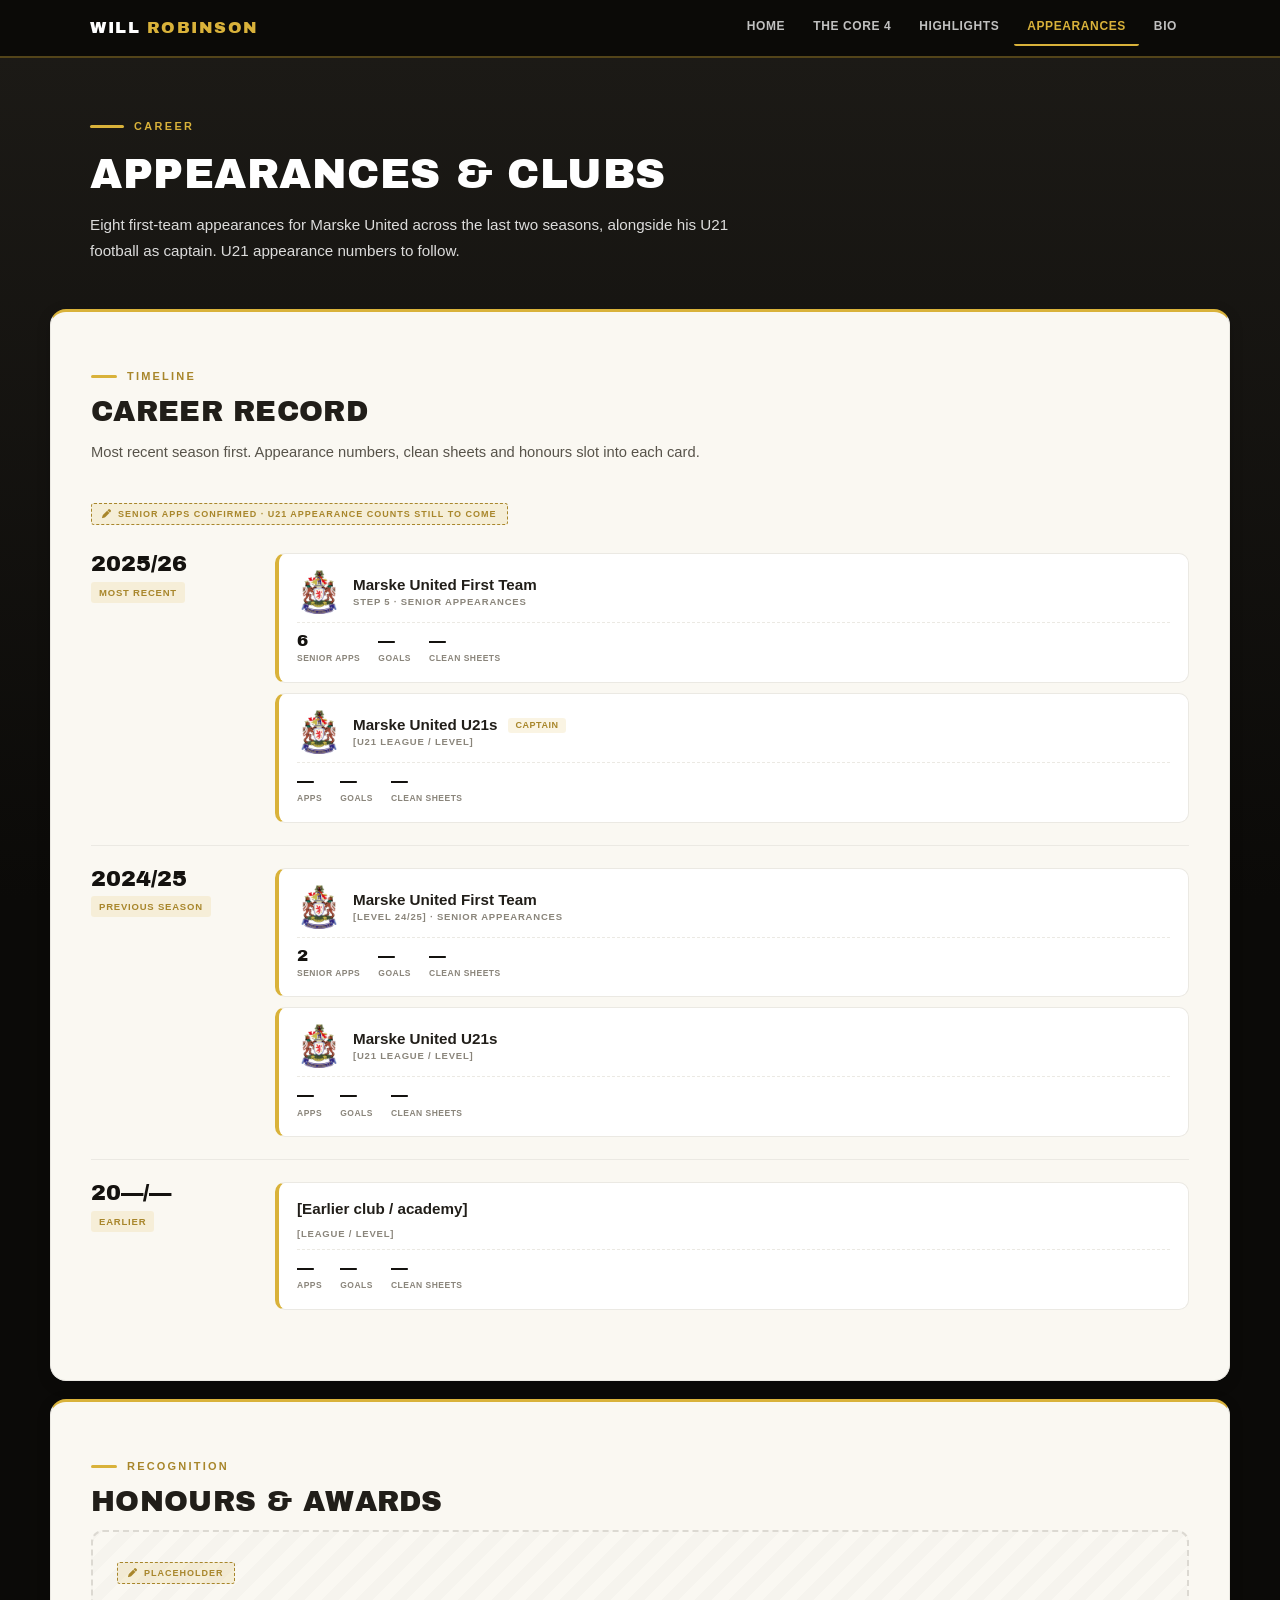
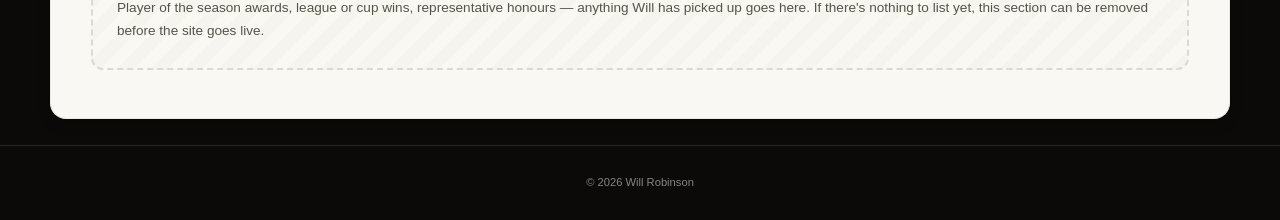
==== appearances.html @ 70f9f9ce "Will Robinson site — pages, styles and images" ====
<!DOCTYPE html>
<html lang="en">
<head>
  <meta charset="UTF-8">
  <meta name="viewport" content="width=device-width, initial-scale=1.0">
  <title>Appearances — Will Robinson | Career Timeline</title>
  <link rel="preconnect" href="https://fonts.googleapis.com">
  <link rel="preconnect" href="https://fonts.gstatic.com" crossorigin>
  <link href="https://fonts.googleapis.com/css2?family=Archivo+Black&display=swap" rel="stylesheet">
  <link rel="stylesheet" href="https://cdnjs.cloudflare.com/ajax/libs/font-awesome/6.5.1/css/all.min.css">
  <link rel="stylesheet" href="styles.css">
</head>
<body>

<!-- NAV -->
<nav class="nav">
  <div class="wrap">
    <a href="index.html" class="nav-brand">Will <em>Robinson</em></a>
    <button class="nav-ham" id="navHam"><i class="fas fa-bars"></i></button>
    <ul class="nav-links" id="navLinks">
      <li><a href="index.html">Home</a></li>
      <li><a href="centre-back.html">The Core 4</a></li>
      <li><a href="highlights.html">Highlights</a></li>
      <li><a href="appearances.html" class="on">Appearances</a></li>
      <li><a href="bio.html">Bio</a></li>
    </ul>
  </div>
</nav>

<!-- PAGE HEADER -->
<div class="pg-header">
  <div class="wrap">
    <div class="pg-label">Career</div>
    <h1>Appearances &amp; Clubs</h1>
    <p>Eight first-team appearances for Marske United across the last two seasons, alongside his U21 football as captain. U21 appearance numbers to follow.</p>
  </div>
</div>

<!-- CAREER TIMELINE -->
<section class="sec">
  <div class="wrap fi">
    <span class="sec-label">Timeline</span>
    <h2 class="sec-title">Career Record</h2>
    <p class="sec-sub">Most recent season first. Appearance numbers, clean sheets and honours slot into each card.</p>

    <span class="ph-chip"><i class="fas fa-pen"></i> Senior apps confirmed &middot; U21 appearance counts still to come</span>

    <div class="cstack">

      <div class="cseason">
        <div class="cseason-label">
          <div class="cseason-year">2025/26</div>
          <span class="cseason-tag">Most Recent</span>
        </div>
        <div class="cseason-clubs">
          <div class="club-card">
            <div class="club-head">
              <img class="club-crest" src="img/badge-marske.png" alt="Marske United FC crest">
              <div>
                <div class="club-name">Marske United First Team</div>
                <div class="club-level">Step 5 &middot; Senior appearances</div>
              </div>
            </div>
            <div class="club-card-body">
              <div class="club-stat"><span class="club-stat-val">6</span><span class="club-stat-lbl">Senior Apps</span></div>
              <div class="club-stat"><span class="club-stat-val">—</span><span class="club-stat-lbl">Goals</span></div>
              <div class="club-stat"><span class="club-stat-val">—</span><span class="club-stat-lbl">Clean Sheets</span></div>
            </div>
          </div>
          <div class="club-card">
            <div class="club-head">
              <img class="club-crest" src="img/badge-marske.png" alt="Marske United FC crest">
              <div>
                <div class="club-name">Marske United U21s <span class="badge badge-gold" style="vertical-align: 2px; margin-left: 6px;">Captain</span></div>
                <div class="club-level">[U21 league / level]</div>
              </div>
            </div>
            <div class="club-card-body">
              <div class="club-stat"><span class="club-stat-val">—</span><span class="club-stat-lbl">Apps</span></div>
              <div class="club-stat"><span class="club-stat-val">—</span><span class="club-stat-lbl">Goals</span></div>
              <div class="club-stat"><span class="club-stat-val">—</span><span class="club-stat-lbl">Clean Sheets</span></div>
            </div>
          </div>
        </div>
      </div>

      <div class="cseason">
        <div class="cseason-label">
          <div class="cseason-year">2024/25</div>
          <span class="cseason-tag">Previous Season</span>
        </div>
        <div class="cseason-clubs">
          <div class="club-card">
            <div class="club-head">
              <img class="club-crest" src="img/badge-marske.png" alt="Marske United FC crest">
              <div>
                <div class="club-name">Marske United First Team</div>
                <div class="club-level">[Level 24/25] &middot; Senior appearances</div>
              </div>
            </div>
            <div class="club-card-body">
              <div class="club-stat"><span class="club-stat-val">2</span><span class="club-stat-lbl">Senior Apps</span></div>
              <div class="club-stat"><span class="club-stat-val">—</span><span class="club-stat-lbl">Goals</span></div>
              <div class="club-stat"><span class="club-stat-val">—</span><span class="club-stat-lbl">Clean Sheets</span></div>
            </div>
          </div>
          <div class="club-card">
            <div class="club-head">
              <img class="club-crest" src="img/badge-marske.png" alt="Marske United FC crest">
              <div>
                <div class="club-name">Marske United U21s</div>
                <div class="club-level">[U21 league / level]</div>
              </div>
            </div>
            <div class="club-card-body">
              <div class="club-stat"><span class="club-stat-val">—</span><span class="club-stat-lbl">Apps</span></div>
              <div class="club-stat"><span class="club-stat-val">—</span><span class="club-stat-lbl">Goals</span></div>
              <div class="club-stat"><span class="club-stat-val">—</span><span class="club-stat-lbl">Clean Sheets</span></div>
            </div>
          </div>
        </div>
      </div>

      <div class="cseason">
        <div class="cseason-label">
          <div class="cseason-year">20—/—</div>
          <span class="cseason-tag">Earlier</span>
        </div>
        <div class="cseason-clubs">
          <div class="club-card">
            <div class="club-name">[Earlier club / academy]</div>
            <div class="club-level">[League / level]</div>
            <div class="club-card-body">
              <div class="club-stat"><span class="club-stat-val">—</span><span class="club-stat-lbl">Apps</span></div>
              <div class="club-stat"><span class="club-stat-val">—</span><span class="club-stat-lbl">Goals</span></div>
              <div class="club-stat"><span class="club-stat-val">—</span><span class="club-stat-lbl">Clean Sheets</span></div>
            </div>
          </div>
        </div>
      </div>

    </div>
  </div>
</section>

<!-- HONOURS -->
<section class="sec">
  <div class="wrap fi">
    <span class="sec-label">Recognition</span>
    <h2 class="sec-title">Honours &amp; Awards</h2>
    <div class="ph-block" style="margin-top: 8px;">
      <span class="ph-chip"><i class="fas fa-pen"></i> Placeholder</span>
      <p>Player of the season awards, league or cup wins, representative honours — anything Will has picked up goes here. If there's nothing to list yet, this section can be removed before the site goes live.</p>
    </div>
  </div>
</section>

<!-- FOOTER -->
<footer class="foot">
  <div class="wrap"><p>&copy; 2026 Will Robinson</p></div>
</footer>

<script>
const ham = document.getElementById('navHam');
const links = document.getElementById('navLinks');
if (ham) {
  ham.addEventListener('click', () => links.classList.toggle('on'));
  links.querySelectorAll('a').forEach(a => a.addEventListener('click', () => links.classList.remove('on')));
}
document.querySelectorAll('.fi').forEach(el => {
  new IntersectionObserver((entries, obs) => {
    entries.forEach(e => { if (e.isIntersecting) { e.target.classList.add('vis'); obs.unobserve(e.target); } });
  }, { threshold: 0.1, rootMargin: '0px 0px -50px 0px' }).observe(el);
});
</script>
</body>
</html>
---- styles.css ----
/* ══════════════════════════════════════════════
   WILL ROBINSON — CENTRAL DEFENDER SHOWCASE
   Black & Gold Theme — Shared Stylesheet
   ══════════════════════════════════════════════ */
*, *::before, *::after { margin: 0; padding: 0; box-sizing: border-box; }

:root {
  --coal: #1D1B17;
  --coal-deep: #0B0A08;
  --coal-mid: #14120F;
  --coal-pale: #E6E3DC;
  --gold: #D9B23A;
  --gold-deep: #A8862B;
  --gold-pale: rgba(217,178,58,0.14);
  --white: #ffffff;
  --card: #FAF8F2;
  --text: #211E19;
  --text-sec: #57534A;
  --text-muted: #8A857B;
  --border: #DCD9D2;
  --border-lt: #EBE9E3;
  --glass-border: rgba(255,255,255,0.15);
  --font: 'Segoe UI', -apple-system, BlinkMacSystemFont, Helvetica, Arial, sans-serif;
  --font-display: 'Archivo Black', sans-serif;
}

html { scroll-behavior: smooth; }
body {
  font-family: var(--font);
  background-color: var(--coal-deep);
  background-image: linear-gradient(180deg, var(--coal) 0%, var(--coal-deep) 100%);
  background-attachment: fixed;
  color: var(--text);
  line-height: 1.6;
  -webkit-font-smoothing: antialiased;
  -moz-osx-font-smoothing: grayscale;
  min-height: 100vh;
}
img { display: block; max-width: 100%; height: auto; }
a { color: var(--coal); text-decoration: none; transition: color 0.2s; }
a:hover { color: var(--coal-mid); }

/* ═══ LAYOUT ═══ */
.wrap { max-width: 1180px; margin: 0 auto; padding: 0 40px; }
.wrap-sm { max-width: 780px; margin: 0 auto; padding: 0 40px; }

/* ═══ NAV ═══ */
.nav {
  position: sticky; top: 0; z-index: 100;
  background: rgba(10,9,7,0.92);
  backdrop-filter: blur(16px);
  border-bottom: 2px solid rgba(217,178,58,0.35);
  height: 58px;
}
.nav .wrap {
  display: flex; align-items: center; justify-content: space-between; height: 100%;
}
.nav-brand {
  font-family: var(--font-display);
  font-size: 1.02rem; font-weight: 400;
  color: #fff; text-decoration: none;
  text-transform: uppercase; letter-spacing: 1.5px;
}
.nav-brand em {
  font-style: normal; color: var(--gold);
}
.nav-links { display: flex; gap: 2px; list-style: none; }
.nav-links a {
  display: block; padding: 7px 13px;
  font-size: 0.75rem; font-weight: 600;
  color: rgba(255,255,255,0.75); text-decoration: none;
  border-radius: 2px; transition: all 0.15s;
  text-transform: uppercase; letter-spacing: 0.6px;
  border-bottom: 2px solid transparent;
}
.nav-links a:hover { color: #fff; background: rgba(255,255,255,0.08); }
.nav-links a.on { color: var(--gold); border-bottom-color: var(--gold); background: none; }
.nav-ham {
  display: none; background: none; border: none;
  color: #fff; font-size: 1.2rem; cursor: pointer;
  width: 40px; height: 40px; align-items: center; justify-content: center;
}

/* ═══ PAGE HEADER ═══ */
.pg-header {
  padding: 52px 0 26px;
}
.pg-label {
  display: inline-flex; align-items: center; gap: 10px;
  font-size: 0.68rem; font-weight: 800;
  color: var(--gold); text-transform: uppercase; letter-spacing: 2.4px;
  margin-bottom: 16px;
}
.pg-label::before {
  content: ''; width: 34px; height: 3px;
  background: var(--gold); border-radius: 2px;
}
.pg-header h1 {
  font-family: var(--font-display);
  font-size: clamp(1.7rem, 3.6vw, 2.6rem);
  font-weight: 400; color: #fff;
  text-transform: uppercase; line-height: 1.12;
  margin-bottom: 14px; letter-spacing: 0.5px;
}
.pg-header p {
  color: rgba(255,255,255,0.85); font-size: 0.95rem;
  line-height: 1.75; max-width: 640px;
}

/* ═══ SECTIONS — cream card panels on the black ═══ */
.sec { padding: 0; }
.sec > .wrap,
.sec > .wrap-sm {
  background: var(--card);
  border: 1px solid var(--border-lt);
  border-top: 3px solid var(--gold);
  border-radius: 16px;
  padding: 48px 40px;
  margin-top: 18px;
  box-shadow: 0 4px 14px rgba(0,0,0,0.18);
}
.sec-label {
  display: inline-flex; align-items: center; gap: 10px;
  font-size: 11px; font-weight: 800;
  color: var(--gold-deep); text-transform: uppercase;
  letter-spacing: 2.2px; margin-bottom: 10px;
}
.sec-label::before {
  content: ''; width: 26px; height: 3px;
  background: var(--gold); border-radius: 2px;
}
.sec-title {
  font-family: var(--font-display);
  font-size: clamp(1.35rem, 2.6vw, 1.8rem);
  font-weight: 400; color: var(--text);
  text-transform: uppercase; letter-spacing: 0.3px;
  line-height: 1.15; margin-bottom: 12px;
}
.sec-sub {
  color: var(--text-sec); font-size: 0.92rem;
  line-height: 1.7; max-width: 620px; margin-bottom: 34px;
}

/* ═══ GRIDS ═══ */
.g2 { display: grid; grid-template-columns: repeat(2, 1fr); gap: 20px; }
.g3 { display: grid; grid-template-columns: repeat(3, 1fr); gap: 20px; }
.g4 { display: grid; grid-template-columns: repeat(4, 1fr); gap: 16px; }

/* ═══ CARDS ═══ */
.card {
  background: var(--white); border: 1px solid var(--border-lt);
  border-radius: 12px; padding: 24px;
  box-shadow: 0 2px 8px rgba(0,0,0,0.05);
  transition: transform 0.16s, box-shadow 0.16s;
}
.card:hover { transform: translateY(-2px); box-shadow: 0 6px 18px rgba(0,0,0,0.09); }

/* ═══ STAT CARDS ═══ */
.stat-card {
  background: var(--white); border: 1px solid var(--border-lt);
  border-radius: 12px; padding: 22px 18px;
  box-shadow: 0 2px 6px rgba(0,0,0,0.04);
  transition: transform 0.16s, box-shadow 0.16s;
}
.stat-card:hover { transform: translateY(-2px); box-shadow: 0 6px 18px rgba(0,0,0,0.08); }
.stat-card .s-label {
  font-size: 10px; color: var(--text-muted); font-weight: 700;
  text-transform: uppercase; letter-spacing: 0.8px; margin-bottom: 12px;
}
.stat-card .s-val {
  font-family: var(--font-display);
  font-size: 1.9rem; font-weight: 400;
  color: var(--coal-mid); line-height: 1;
}
.stat-card .s-detail {
  font-size: 0.72rem; color: var(--text-sec);
  margin-top: 8px; line-height: 1.5;
}

/* ═══ BADGES ═══ */
.badge {
  display: inline-block; padding: 2px 8px;
  border-radius: 3px; font-size: 9px;
  font-weight: 800; text-transform: uppercase;
  letter-spacing: 0.5px;
}
.badge-gold { background: var(--gold-pale); color: var(--gold-deep); }
.badge-dark { background: rgba(33,30,25,0.08); color: var(--coal); }

/* ═══ PLACEHOLDER SYSTEM ═══
   Everything not yet real is visibly marked. Nothing fake-real. */
.ph-chip {
  display: inline-flex; align-items: center; gap: 6px;
  padding: 3px 10px; border-radius: 3px;
  background: var(--gold-pale); color: var(--gold-deep);
  border: 1px dashed var(--gold-deep);
  font-size: 9px; font-weight: 800;
  text-transform: uppercase; letter-spacing: 1px;
}
.ph-block {
  border: 2px dashed var(--border);
  border-radius: 12px;
  background: repeating-linear-gradient(-45deg, rgba(0,0,0,0.015), rgba(0,0,0,0.015) 12px, transparent 12px, transparent 24px);
  padding: 26px 24px;
  color: var(--text-muted);
}
.ph-block .ph-chip { margin-bottom: 12px; }
.ph-block p { font-size: 0.85rem; line-height: 1.7; color: var(--text-sec); }
.ph-block p + p { margin-top: 10px; }
.ph-media {
  position: relative;
  border: 2px dashed var(--border);
  border-radius: 12px;
  background: linear-gradient(135deg, #F2F0EA, #EBE9E3);
  display: flex; align-items: center; justify-content: center;
  flex-direction: column; gap: 10px; text-align: center;
  color: var(--text-muted); padding: 24px;
  font-size: 0.68rem; text-transform: uppercase;
  letter-spacing: 1.5px; font-weight: 700;
}
.ph-media i { font-size: 1.6rem; opacity: 0.35; }
.ph-media small { font-size: 0.6rem; letter-spacing: 0.8px; text-transform: none; font-weight: 600; color: var(--text-muted); }
.ph-val { color: var(--text-muted) !important; }

/* ═══ NATIVE VIDEO — click-to-play ═══ */
.nv-frame {
  position: relative; aspect-ratio: 16/9;
  border-radius: 12px; overflow: hidden;
  background: #000; cursor: pointer;
}
.nv-poster { width: 100%; height: 100%; object-fit: cover; display: block; transition: opacity 0.3s, transform 0.3s; }
.nv-frame:hover .nv-poster { opacity: 0.92; transform: scale(1.01); }
.nv-tag {
  position: absolute; top: 12px; right: 12px;
  padding: 4px 10px; border-radius: 4px;
  background: rgba(0,0,0,0.72); color: #fff;
  font-size: 11px; font-weight: 800; letter-spacing: 0.6px;
}
.nv-play {
  position: absolute; top: 50%; left: 50%;
  transform: translate(-50%, -50%);
  width: 74px; height: 74px; border-radius: 50%;
  background: rgba(11,10,8,0.85); border: 3px solid var(--gold);
  display: flex; align-items: center; justify-content: center;
  transition: transform 0.2s, background 0.2s;
  box-shadow: 0 8px 24px rgba(0,0,0,0.45);
}
.nv-frame:hover .nv-play { transform: translate(-50%, -50%) scale(1.08); background: var(--gold); }
.nv-play i { color: #fff; font-size: 1.4rem; margin-left: 4px; transition: color 0.2s; }
.nv-frame:hover .nv-play i { color: var(--coal-deep); }
.nv-frame video { width: 100%; height: 100%; display: block; background: #000; }

/* ═══ TABLES ═══ */
.tbl {
  width: 100%; border-collapse: collapse;
  font-size: 0.85rem;
  background: var(--white);
  border-radius: 12px;
  overflow: hidden;
  box-shadow: 0 2px 6px rgba(0,0,0,0.04);
}
.tbl th {
  text-align: left; font-size: 0.62rem; font-weight: 700;
  text-transform: uppercase; letter-spacing: 1px;
  color: var(--text-muted); padding: 14px 16px;
  border-bottom: 2px solid var(--border);
}
.tbl td {
  padding: 14px 16px; border-bottom: 1px solid var(--border-lt);
  color: var(--text-sec);
}
.tbl tbody tr:hover td { background: rgba(14,77,58,0.03); }

/* ═══ CAREER STACK — season-grouped placeholders ═══ */
.cstack { display: flex; flex-direction: column; margin-top: 28px; }
.cseason {
  display: grid;
  grid-template-columns: 160px 1fr;
  gap: 24px;
  padding: 22px 0;
  border-top: 1px solid var(--border-lt);
}
.cseason:first-child { border-top: none; padding-top: 0; }
.cseason-label {
  align-self: start;
  display: flex; flex-direction: column; gap: 6px;
}
.cseason-year {
  font-family: var(--font-display);
  font-size: 1.4rem; font-weight: 400;
  color: var(--coal-mid); line-height: 1;
}
.cseason-tag {
  display: inline-block; padding: 3px 8px;
  font-size: 9.5px; font-weight: 800;
  text-transform: uppercase; letter-spacing: 0.8px;
  border-radius: 3px; width: fit-content;
  background: var(--gold-pale); color: var(--gold-deep);
}
.cseason-clubs { display: flex; flex-direction: column; gap: 10px; }
.club-card {
  background: var(--white); border: 1px solid var(--border-lt);
  border-left: 4px solid var(--gold);
  border-radius: 10px; padding: 16px 18px;
  display: flex; flex-direction: column; gap: 8px;
}
.club-head { display: flex; align-items: center; gap: 12px; }
.club-crest { width: 44px; height: 44px; object-fit: contain; flex-shrink: 0; }
.club-name { font-size: 0.95rem; font-weight: 800; color: var(--text); line-height: 1.25; }
.club-level {
  font-size: 9.5px; font-weight: 800;
  text-transform: uppercase; letter-spacing: 0.8px;
  color: var(--text-muted);
}
.club-card-body {
  display: flex; gap: 18px;
  border-top: 1px dashed var(--border-lt);
  padding-top: 8px;
}
.club-stat { display: flex; flex-direction: column; gap: 1px; }
.club-stat-val { font-family: var(--font-display); font-size: 1.05rem; font-weight: 400; color: var(--coal-mid); line-height: 1.2; }
.club-stat-lbl { font-size: 8.5px; font-weight: 700; color: var(--text-muted); text-transform: uppercase; letter-spacing: 0.5px; }

/* ═══ CONTACT CARDS ═══ */
.contact-card {
  background: rgba(255,255,255,0.07); border: 1px solid rgba(255,255,255,0.16);
  border-radius: 12px; padding: 24px; text-align: center;
}
.contact-card i { font-size: 1.1rem; color: var(--gold); margin-bottom: 10px; }
.contact-card h4 { font-size: 0.8rem; font-weight: 700; color: #fff; margin-bottom: 4px; }
.contact-card p { font-size: 0.78rem; color: rgba(255,255,255,0.78); }
.contact-card a { color: var(--gold); }
.contact-card a:hover { color: #fff; }

/* ═══ FOOTER ═══ */
.foot {
  padding: 28px 0;
  margin-top: 26px;
  border-top: 1px solid rgba(255,255,255,0.12);
  text-align: center;
}
.foot p { font-size: 0.7rem; color: rgba(255,255,255,0.5); }

/* ═══ RESPONSIVE ═══ */
@media (max-width: 1024px) {
  .g3 { grid-template-columns: repeat(2, 1fr); }
  .g4 { grid-template-columns: repeat(2, 1fr); }
}
@media (max-width: 768px) {
  .nav-links { display: none; }
  .nav-links.on {
    display: flex; flex-direction: column; position: absolute;
    top: 58px; left: 0; right: 0;
    background: rgba(10,9,7,0.97);
    backdrop-filter: blur(16px);
    padding: 8px 16px;
    border-bottom: 1px solid rgba(217,178,58,0.35);
    z-index: 99;
  }
  .nav-links.on a { padding: 12px 16px; font-size: 0.82rem; border-bottom: none; }
  .nav-links.on a.on { background: rgba(255,255,255,0.08); }
  .nav-ham { display: flex; }
  .sec > .wrap,
  .sec > .wrap-sm { padding: 32px 22px; }
  .pg-header { padding: 36px 0 18px; }
  .g2, .g3, .g4 { grid-template-columns: 1fr; }
  .wrap { padding: 0 22px; }
  .cseason { grid-template-columns: 1fr; gap: 12px; }
}

/* ═══ ANIMATIONS ═══ */
.fi {
  opacity: 0; transform: translateY(14px);
  transition: opacity 0.45s ease, transform 0.45s ease;
}
.fi.vis { opacity: 1; transform: translateY(0); }
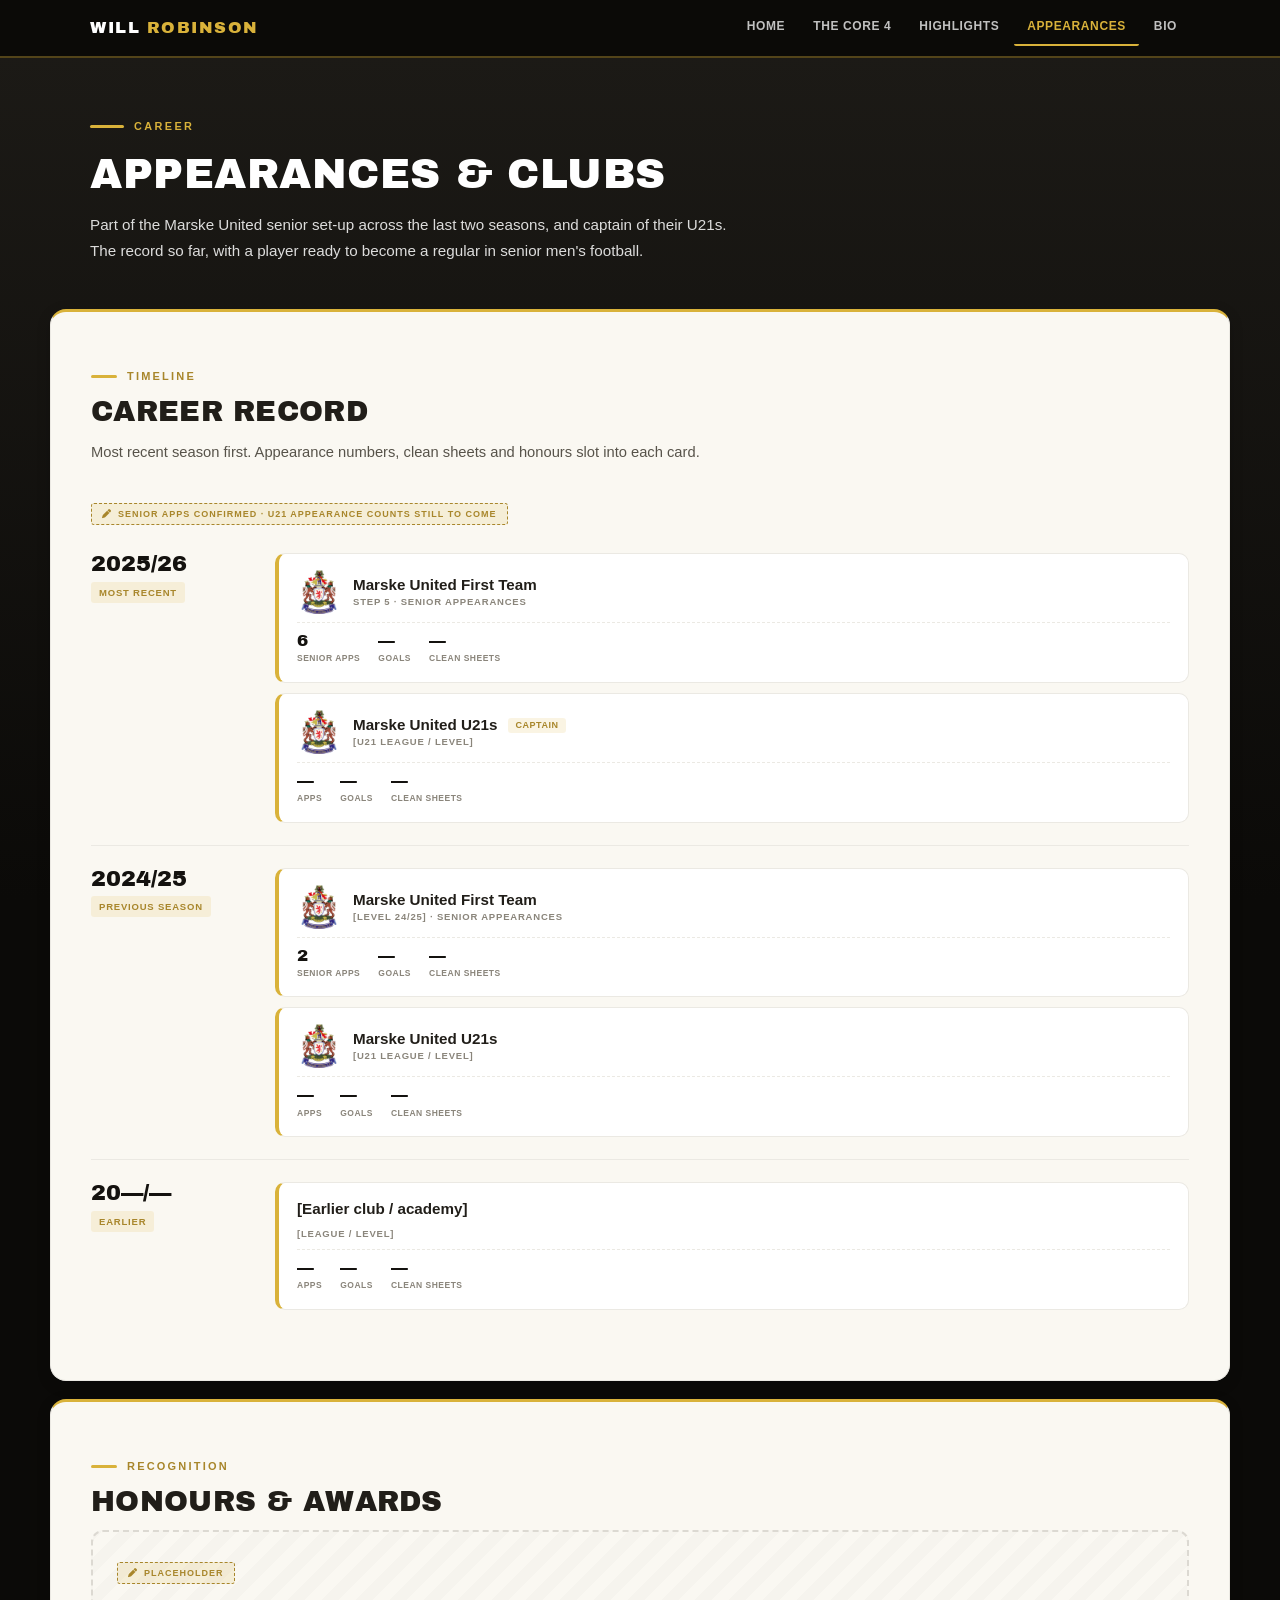
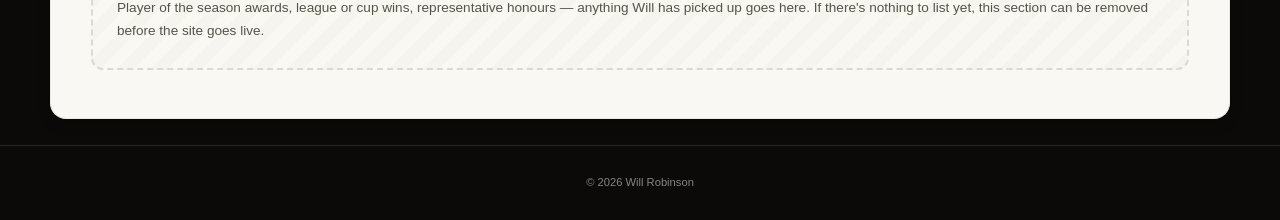
==== commit 6a3ef5d1: "Fixes" ====
--- a/appearances.html
+++ b/appearances.html
@@ -32,7 +32,7 @@
   <div class="wrap">
     <div class="pg-label">Career</div>
     <h1>Appearances &amp; Clubs</h1>
-    <p>Eight first-team appearances for Marske United across the last two seasons, alongside his U21 football as captain. U21 appearance numbers to follow.</p>
+    <p>Part of the Marske United senior set-up across the last two seasons, and captain of their U21s. The record so far, with a player ready to become a regular in senior men's football.</p>
   </div>
 </div>
 
